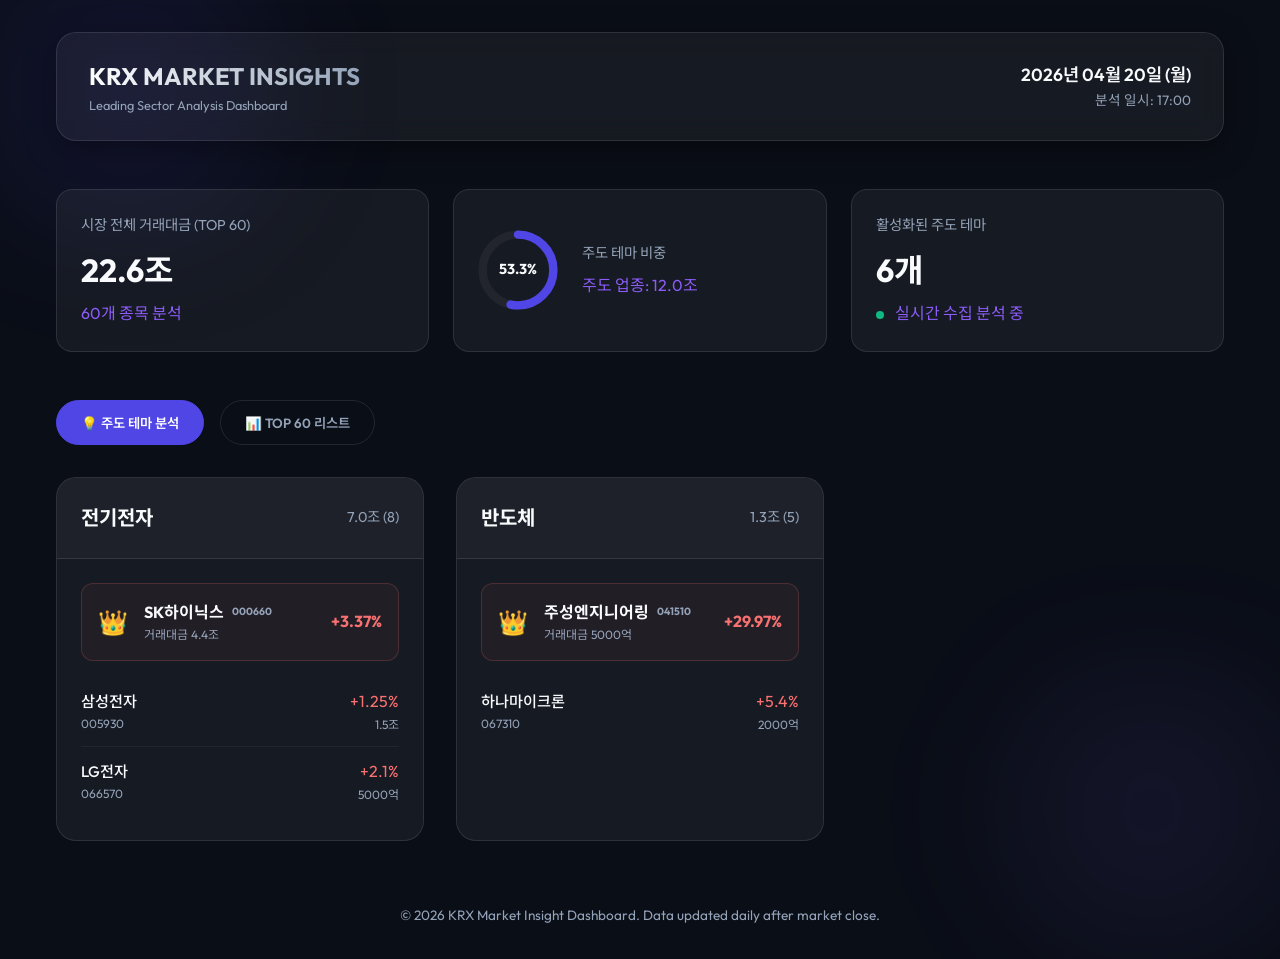
==== index.html @ 24a13c5d "Add files via upload" ====
<!DOCTYPE html>
<html lang="ko">
<head>
    <meta charset="UTF-8">
    <meta name="viewport" content="width=device-width, initial-scale=1.0">
    <title>주도 업종 분석 대시보드 | KRX Market Insights</title>
    <meta name="description" content="대한민국 주식시장 거래대금 상위 60개 종목을 분석하여 오늘의 주도 업종과 대장주를 한눈에 확인하세요.">
    
    <!-- Open Graph -->
    <meta property="og:title" content="KRX 주도 업종 분석 대시보드">
    <meta property="og:description" content="실시간 거래대금 기반 테마 및 대장주 분석 서비스">
    
    <link rel="stylesheet" href="style.css">
</head>
<body>
    <div class="container">
        <!-- Header Section -->
        <header class="fade-in">
            <div class="title">
                <h1>KRX MARKET INSIGHTS</h1>
                <p style="font-size: 0.8rem; color: var(--text-dim);">Leading Sector Analysis Dashboard</p>
            </div>
            <div class="date-info" id="header-date">
                <div class="date">-</div>
                <div class="time">-</div>
            </div>
        </header>

        <!-- Summary Section -->
        <section class="summary-grid fade-in" style="animation-delay: 0.1s;">
            <div class="summary-card">
                <div class="label">시장 전체 거래대금 (TOP 60)</div>
                <div class="value" id="total-amount">-</div>
                <div class="sub-value" id="top60-count">60개 종목 분석</div>
            </div>
            <div class="summary-card ratio-card">
                <div class="ratio-gauge">
                    <svg viewBox="0 0 36 36" class="circular-chart primary">
                        <path class="circle-bg" d="M18 2.0845 a 15.9155 15.9155 0 0 1 0 31.831 a 15.9155 15.9155 0 0 1 0 -31.831" />
                        <path class="circle" id="ratio-circle" stroke-dasharray="0, 100" d="M18 2.0845 a 15.9155 15.9155 0 0 1 0 31.831 a 15.9155 15.9155 0 0 1 0 -31.831" />
                    </svg>
                    <div class="percentage" id="theme-ratio">0%</div>
                </div>
                <div class="ratio-info">
                    <div class="label">주도 테마 비중</div>
                    <div class="sub-value" id="theme-amount">-</div>
                </div>
            </div>
            <div class="summary-card">
                <div class="label">활성화된 주도 테마</div>
                <div class="value" id="theme-count">-</div>
                <div class="sub-value">
                    <span class="pulse-icon"></span>
                    실시간 수집 분석 중
                </div>
            </div>
        </section>

        <!-- Main Content -->
        <main>
            <div class="tab-container fade-in" style="animation-delay: 0.2s;">
                <div class="tab-buttons">
                    <button class="tab-btn active" data-tab="themes">💡 주도 테마 분석</button>
                    <button class="tab-btn" data-tab="top60">📊 TOP 60 리스트</button>
                </div>

                <!-- Themes View -->
                <div id="themes-view" class="tab-content">
                    <div class="theme-grid" id="theme-container">
                        <!-- Theme Cards will be injected here -->
                    </div>
                </div>

                <!-- TOP 60 View -->
                <div id="top60-view" class="tab-content" style="display: none;">
                    <div class="data-table-container">
                        <table class="data-table">
                            <thead>
                                <tr>
                                    <th>순위</th>
                                    <th>종목명</th>
                                    <th>업종</th>
                                    <th>현재가</th>
                                    <th>등락률</th>
                                    <th>거래대금</th>
                                </tr>
                            </thead>
                            <tbody id="top60-body">
                                <!-- Table rows will be injected here -->
                            </tbody>
                        </table>
                    </div>
                </div>
            </div>
        </main>

        <footer style="margin-top: 4rem; text-align: center; color: var(--text-dim); font-size: 0.85rem;">
            <p>© 2026 KRX Market Insight Dashboard. Data updated daily after market close.</p>
        </footer>
    </div>

    <script src="app.js"></script>
</body>
</html>
---- style.css ----
@import url('https://fonts.googleapis.com/css2?family=Outfit:wght@300;400;600;700&family=Noto+Sans+KR:wght@300;400;500;700&display=swap');

:root {
    --bg-color: #0a0e17;
    --card-bg: rgba(255, 255, 255, 0.05);
    --card-border: rgba(255, 255, 255, 0.1);
    --primary: #4f46e5;
    --accent: #8b5cf6;
    --up-color: #f87171; /* KR Red */
    --down-color: #60a5fa; /* KR Blue */
    --text-main: #f8fafc;
    --text-dim: #94a3b8;
    --glass-blur: blur(12px);
}

* {
    margin: 0;
    padding: 0;
    box-sizing: border-box;
}

body {
    background-color: var(--bg-color);
    color: var(--text-main);
    font-family: 'Outfit', 'Noto Sans KR', sans-serif;
    line-height: 1.6;
    overflow-x: hidden;
}

/* Background Gradients */
body::before {
    content: '';
    position: fixed;
    top: -10%;
    left: -10%;
    width: 40%;
    height: 40%;
    background: radial-gradient(circle, rgba(79, 70, 229, 0.15) 0%, transparent 70%);
    z-index: -1;
    filter: blur(50px);
}

body::after {
    content: '';
    position: fixed;
    bottom: -10%;
    right: -10%;
    width: 40%;
    height: 40%;
    background: radial-gradient(circle, rgba(139, 92, 246, 0.1) 0%, transparent 70%);
    z-index: -1;
    filter: blur(50px);
}

.container {
    max-width: 1200px;
    margin: 0 auto;
    padding: 2rem 1rem;
}

/* Header Section */
header {
    display: flex;
    justify-content: space-between;
    align-items: center;
    margin-bottom: 3rem;
    background: var(--card-bg);
    backdrop-filter: var(--glass-blur);
    padding: 1.5rem 2rem;
    border-radius: 20px;
    border: 1px solid var(--card-border);
    box-shadow: 0 8px 32px 0 rgba(0, 0, 0, 0.37);
}

.title h1 {
    font-size: 1.5rem;
    font-weight: 700;
    background: linear-gradient(to right, #fff, var(--text-dim));
    -webkit-background-clip: text;
    -webkit-text-fill-color: transparent;
}

.date-info {
    text-align: right;
}

.date-info .date {
    font-size: 1.1rem;
    font-weight: 600;
    color: var(--text-main);
}

.date-info .time {
    font-size: 0.85rem;
    color: var(--text-dim);
}

/* Summary Cards */
.summary-grid {
    display: grid;
    grid-template-columns: repeat(auto-fit, minmax(250px, 1fr));
    gap: 1.5rem;
    margin-bottom: 3rem;
}

.summary-card {
    background: var(--card-bg);
    backdrop-filter: var(--glass-blur);
    padding: 1.5rem;
    border-radius: 16px;
    border: 1px solid var(--card-border);
    transition: transform 0.3s ease, border-color 0.3s ease;
}

.summary-card:hover {
    transform: translateY(-5px);
    border-color: var(--primary);
}

.summary-card .label {
    font-size: 0.9rem;
    color: var(--text-dim);
    margin-bottom: 0.5rem;
}

.summary-card .value {
    font-size: 2rem;
    font-weight: 700;
    color: var(--text-main);
}

.summary-card .sub-value {
    font-size: 1rem;
    color: var(--accent);
    margin-top: 5px;
}

.summary-card.ratio-card {
    display: flex;
    align-items: center;
    gap: 1.5rem;
}

.ratio-gauge {
    position: relative;
    width: 80px;
    height: 80px;
}

.circular-chart {
    display: block;
    width: 100%;
    height: 100%;
}

.circle-bg {
    fill: none;
    stroke: rgba(255, 255, 255, 0.05);
    stroke-width: 3.8;
}

.circle {
    fill: none;
    stroke-width: 3.8;
    stroke-linecap: round;
    stroke: var(--primary);
    transition: stroke-dasharray 1s ease-in-out;
}

.percentage {
    position: absolute;
    top: 50%;
    left: 50%;
    transform: translate(-50%, -50%);
    font-size: 0.9rem;
    font-weight: 700;
}

.pulse-icon {
    display: inline-block;
    width: 8px;
    height: 8px;
    background: #10b981;
    border-radius: 50%;
    margin-right: 8px;
    box-shadow: 0 0 0 rgba(16, 185, 129, 0.4);
    animation: pulse 2s infinite;
}

@keyframes pulse {
    0% { transform: scale(0.95); box-shadow: 0 0 0 0 rgba(16, 185, 129, 0.7); }
    70% { transform: scale(1); box-shadow: 0 0 0 10px rgba(16, 185, 129, 0); }
    100% { transform: scale(0.95); box-shadow: 0 0 0 0 rgba(16, 185, 129, 0); }
}

/* Tab Sections */
.tab-container {
    margin-bottom: 2rem;
}

.tab-buttons {
    display: flex;
    gap: 1rem;
    margin-bottom: 2rem;
}

.tab-btn {
    background: transparent;
    border: 1px solid var(--card-border);
    color: var(--text-dim);
    padding: 0.75rem 1.5rem;
    border-radius: 30px;
    cursor: pointer;
    font-family: inherit;
    font-weight: 600;
    transition: 0.3s;
}

.tab-btn.active {
    background: var(--primary);
    border-color: var(--primary);
    color: white;
}

/* Theme Cards Grid */
.theme-grid {
    display: grid;
    grid-template-columns: repeat(auto-fill, minmax(360px, 1fr));
    gap: 2rem;
}

.theme-card {
    background: var(--card-bg);
    border-radius: 20px;
    border: 1px solid var(--card-border);
    overflow: hidden;
    transition: 0.3s;
}

.theme-card:hover {
    box-shadow: 0 10px 30px rgba(79, 70, 229, 0.1);
}

.theme-header {
    background: rgba(255, 255, 255, 0.03);
    padding: 1.5rem;
    display: flex;
    justify-content: space-between;
    align-items: center;
    border-bottom: 1px solid var(--card-border);
}

.theme-name {
    font-size: 1.25rem;
    font-weight: 700;
}

.theme-amount {
    font-size: 0.9rem;
    color: var(--text-dim);
}

.theme-content {
    padding: 1.5rem;
}

/* Champion Stock */
.champion {
    display: flex;
    align-items: center;
    padding: 1rem;
    background: rgba(248, 113, 113, 0.05);
    border: 1px solid rgba(248, 113, 113, 0.2);
    border-radius: 12px;
    margin-bottom: 1rem;
}

.champ-icon {
    font-size: 1.5rem;
    margin-right: 1rem;
}

.champ-info {
    flex-grow: 1;
}

.champ-name {
    font-weight: 700;
    display: flex;
    align-items: center;
    gap: 8px;
}

.champ-change {
    font-weight: 700;
    color: var(--up-color);
}

/* Stock List */
.stock-list {
    list-style: none;
}

.stock-item {
    display: flex;
    justify-content: space-between;
    align-items: center;
    padding: 0.75rem 0;
    border-bottom: 1px solid rgba(255, 255, 255, 0.05);
}

.stock-item:last-child {
    border-bottom: none;
}

.stock-name-grp {
    display: flex;
    flex-direction: column;
}

.stock-name {
    font-size: 0.95rem;
    font-weight: 500;
}

.stock-ticker {
    font-size: 0.75rem;
    color: var(--text-dim);
}

.stock-values {
    text-align: right;
}

.change-up { color: var(--up-color); }
.change-down { color: var(--down-color); }

/* Top 60 Table */
.data-table-container {
    background: var(--card-bg);
    border-radius: 20px;
    border: 1px solid var(--card-border);
    overflow: hidden;
}

.data-table {
    width: 100%;
    border-collapse: collapse;
}

.data-table th {
    background: rgba(255, 255, 255, 0.03);
    padding: 1rem;
    text-align: left;
    font-size: 0.85rem;
    color: var(--text-dim);
    text-transform: uppercase;
    letter-spacing: 1px;
}

.data-table td {
    padding: 1rem;
    border-bottom: 1px solid var(--card-border);
    font-size: 0.95rem;
}

.data-table tr:hover {
    background: rgba(255, 255, 255, 0.02);
}

/* Animations */
@keyframes fadeIn {
    from { opacity: 0; transform: translateY(20px); }
    to { opacity: 1; transform: translateY(0); }
}

.fade-in {
    animation: fadeIn 0.6s ease-out forwards;
}

/* Mobile Responsive */
@media (max-width: 768px) {
    header {
        flex-direction: column;
        text-align: center;
        gap: 1rem;
    }
    .date-info {
        text-align: center;
    }
    .theme-grid {
        grid-template-columns: 1fr;
    }
}
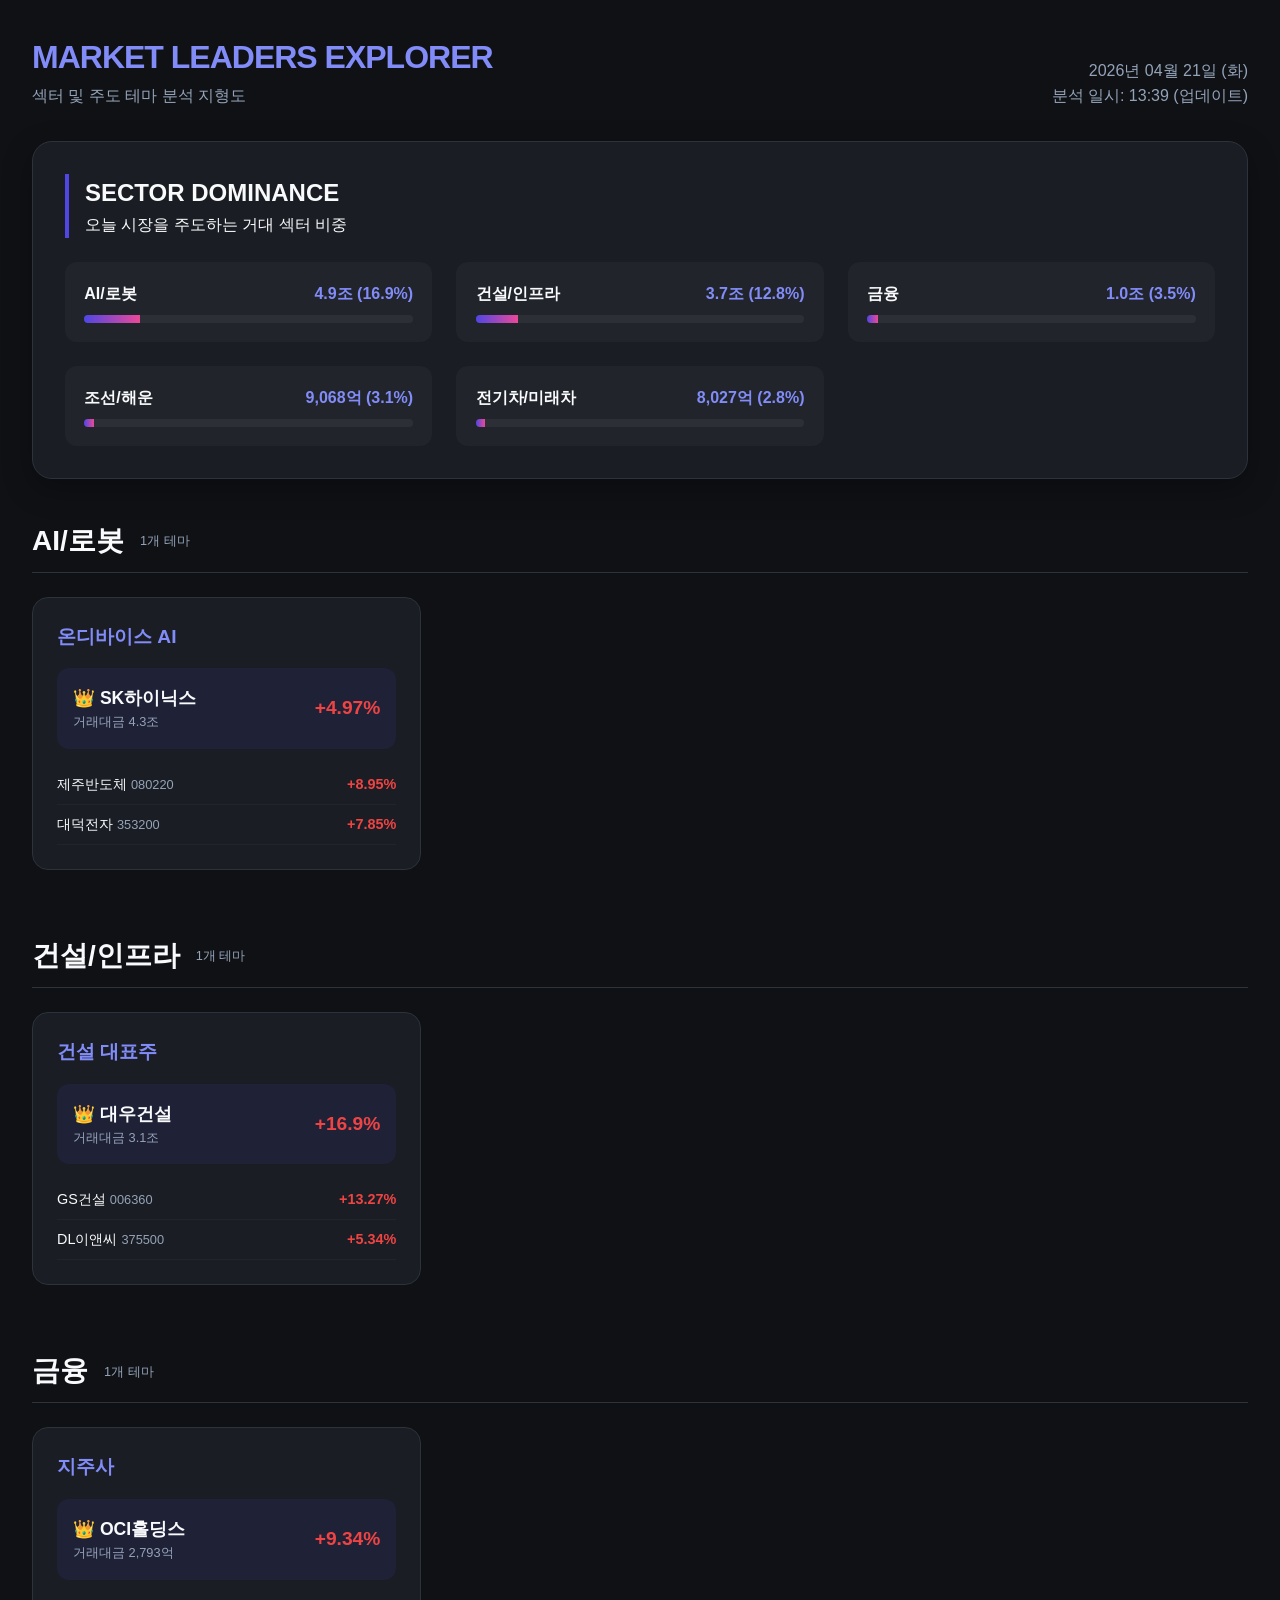
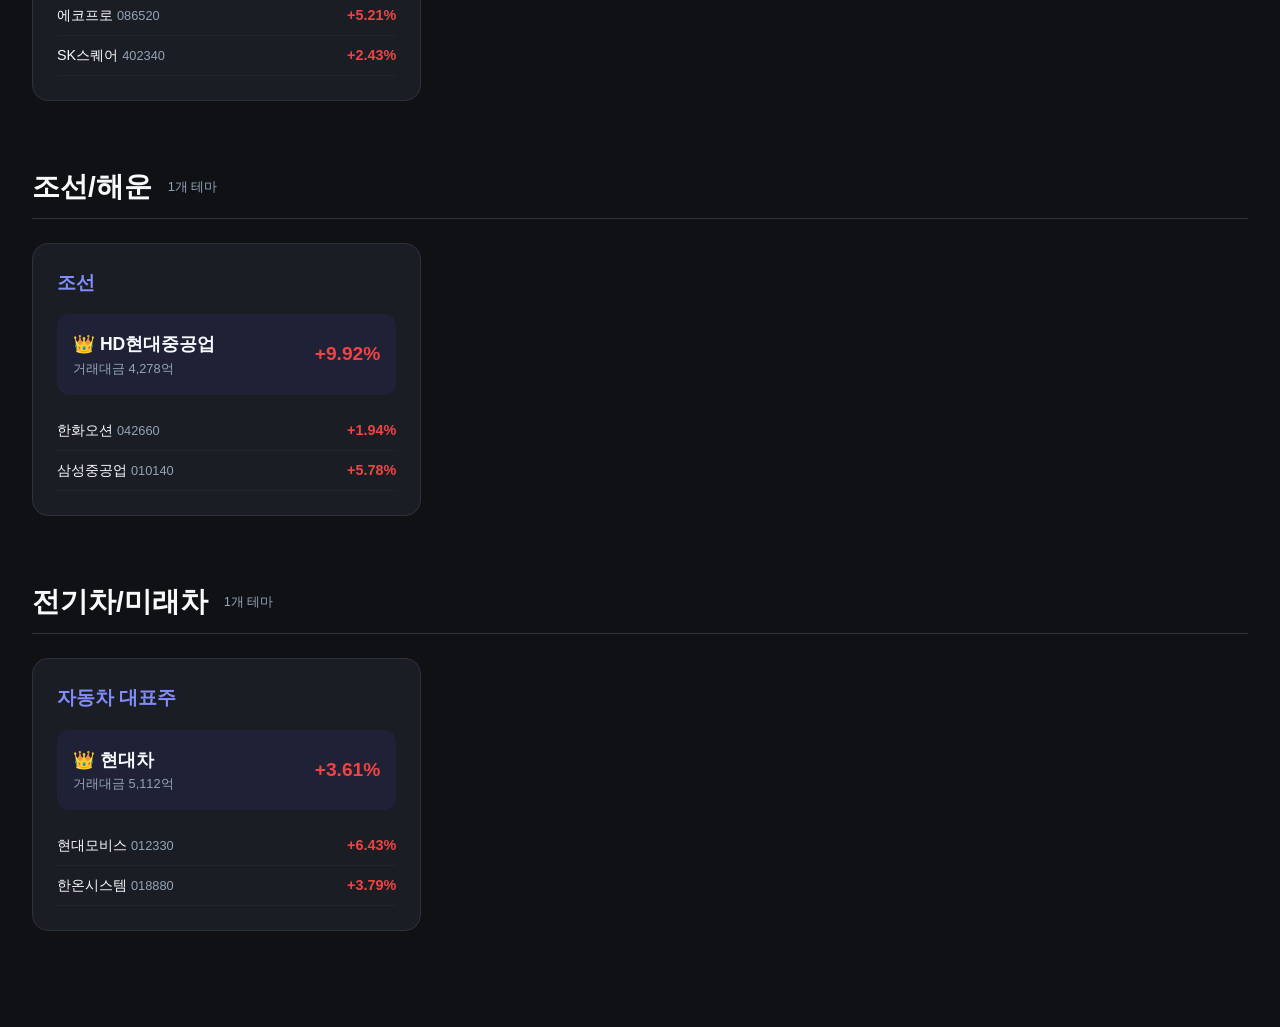
==== commit 22c17e83: "Upgrade to sector-based dashboard" ====
--- a/index.html
+++ b/index.html
@@ -10,7 +10,11 @@
     <meta property="og:title" content="KRX 주도 업종 분석 대시보드">
     <meta property="og:description" content="실시간 거래대금 기반 테마 및 대장주 분석 서비스">
     
-    <link rel="stylesheet" href="style.css">
+    <!-- 최신 대시보드로 자동 이동 -->
+    <meta http-equiv="refresh" content="0; url=주도테마_지형도.html">
+    <script>window.location.href = "주도테마_지형도.html";</script>
+
+    <link rel="stylesheet" href="style.css?v=2.0">
 </head>
 <body>
     <div class="container">
@@ -42,17 +46,25 @@
                     <div class="percentage" id="theme-ratio">0%</div>
                 </div>
                 <div class="ratio-info">
-                    <div class="label">주도 테마 비중</div>
+                    <div class="label">주도 섹터/테마 비중</div>
                     <div class="sub-value" id="theme-amount">-</div>
                 </div>
             </div>
             <div class="summary-card">
-                <div class="label">활성화된 주도 테마</div>
+                <div class="label">활성화된 주도 섹터/테마</div>
                 <div class="value" id="theme-count">-</div>
-                <div class="sub-value">
-                    <span class="pulse-icon"></span>
-                    실시간 수집 분석 중
-                </div>
+                <div class="sub-value" id="sector-count-label">분석 완료</div>
+            </div>
+        </section>
+
+        <!-- Sector Overview Section [NEW] -->
+        <section class="sector-board fade-in" style="animation-delay: 0.15s;">
+            <div class="section-title">
+                <h2>MARKET SECTOR RANKING</h2>
+                <p>섹터별 시장 점유율 및 거래대금 요약</p>
+            </div>
+            <div id="sector-container" class="sector-grid">
+                <!-- Sector bars will be injected here -->
             </div>
         </section>
 
@@ -66,8 +78,8 @@
 
                 <!-- Themes View -->
                 <div id="themes-view" class="tab-content">
-                    <div class="theme-grid" id="theme-container">
-                        <!-- Theme Cards will be injected here -->
+                    <div id="theme-container">
+                        <!-- Sector groups containing Theme Cards will be injected here -->
                     </div>
                 </div>
 
@@ -99,6 +111,6 @@
         </footer>
     </div>
 
-    <script src="app.js"></script>
+    <script src="app.js?v=2.0"></script>
 </body>
 </html>
--- a/style.css
+++ b/style.css
@@ -223,10 +223,190 @@
 }
 
 /* Theme Cards Grid */
+/* --- Sector Board [NEW] --- */
+.sector-board {
+    background: var(--card-bg);
+    border: 1px solid var(--border);
+    border-radius: 16px;
+    padding: 1.5rem;
+    margin-bottom: 2rem;
+}
+
+.section-title {
+    margin-bottom: 1.5rem;
+}
+
+.section-title h2 {
+    font-size: 1.2rem;
+    letter-spacing: 2px;
+    color: var(--primary);
+    margin-bottom: 0.25rem;
+}
+
+.section-title p {
+    font-size: 0.85rem;
+    color: var(--text-dim);
+}
+
+.sector-grid {
+    display: grid;
+    grid-template-columns: repeat(auto-fill, minmax(280px, 1fr));
+    gap: 1rem;
+}
+
+.sector-item-card {
+    background: rgba(255, 255, 255, 0.03);
+    border-radius: 12px;
+    padding: 1rem;
+    display: flex;
+    flex-direction: column;
+    gap: 0.75rem;
+    transition: transform 0.2s;
+}
+
+.sector-item-card:hover {
+    transform: translateY(-2px);
+    background: rgba(255, 255, 255, 0.05);
+}
+
+.sector-info-top {
+    display: flex;
+    justify-content: space-between;
+    align-items: center;
+}
+
+.sector-name-label {
+    font-weight: 700;
+    font-size: 1rem;
+    color: var(--text-main);
+}
+
+.sector-value-label {
+    font-size: 0.9rem;
+    font-weight: 600;
+    color: var(--primary-light);
+}
+
+.sector-progress-bg {
+    width: 100%;
+    height: 6px;
+    background: rgba(255, 255, 255, 0.05);
+    border-radius: 3px;
+    overflow: hidden;
+}
+
+.sector-progress-fill {
+    height: 100%;
+    background: linear-gradient(90deg, var(--primary), var(--secondary));
+    border-radius: 3px;
+    transition: width 1s ease-out;
+}
+
+/* --- Sector Grouping in Themes View --- */
+.sector-group-container {
+    margin-bottom: 3rem;
+}
+
+.sector-group-header {
+    display: flex;
+    align-items: center;
+    gap: 1rem;
+    margin-bottom: 1.5rem;
+    padding-bottom: 0.5rem;
+    border-bottom: 2px solid rgba(255, 255, 255, 0.05);
+}
+
+.sector-group-header h3 {
+    font-size: 1.4rem;
+    color: var(--text-main);
+    display: flex;
+    align-items: center;
+    gap: 0.5rem;
+}
+
+.sector-group-header h3::before {
+    content: '';
+    display: inline-block;
+    width: 4px;
+    height: 1.2rem;
+    background: var(--primary);
+    border-radius: 2px;
+}
+
+.sector-group-badge {
+    background: var(--primary-dark);
+    color: var(--primary-light);
+    font-size: 0.75rem;
+    padding: 2px 8px;
+    border-radius: 20px;
+    font-weight: 600;
+}
+
 .theme-grid {
     display: grid;
-    grid-template-columns: repeat(auto-fill, minmax(360px, 1fr));
-    gap: 2rem;
+    grid-template-columns: repeat(auto-fill, minmax(340px, 1fr));
+    gap: 1.5rem;
+}
+
+@media (max-width: 768px) {
+    .sector-grid {
+        grid-template-columns: 1fr;
+    }
+    .theme-grid {
+        grid-template-columns: 1fr;
+    }
+}
+
+/* 모바일 (화면 너비 768px 이하): 1열 */
+@media (max-width: 768px) {
+    .container {
+        padding: 16px;
+    }
+
+    header {
+        flex-direction: column;
+        align-items: flex-start;
+        gap: 16px;
+    }
+
+    .header-left h1 {
+        font-size: 1.5rem;
+    }
+
+    .theme-grid {
+        grid-template-columns: 1fr; /* 세로로 한 줄씩 */
+        gap: 16px;
+    }
+
+    .theme-card {
+        padding: 20px;
+    }
+
+    .theme-header h2 {
+        font-size: 1.25rem;
+    }
+
+    .stock-item {
+        padding: 14px;
+    }
+
+    /* 상단 요약 바 모바일 최적화 */
+    .summary-bar {
+        grid-template-columns: repeat(2, 1fr);
+        gap: 12px;
+    }
+}
+
+/* 아주 작은 모바일 (480px 이하) */
+@media (max-width: 480px) {
+    .summary-bar {
+        grid-template-columns: 1fr;
+    }
+    
+    .nav-tabs {
+        width: 100%;
+        justify-content: space-between;
+    }
 }
 
 .theme-card {
@@ -246,18 +426,39 @@
     padding: 1.5rem;
     display: flex;
     justify-content: space-between;
-    align-items: center;
+    align-items: flex-start;
     border-bottom: 1px solid var(--card-border);
+}
+
+.theme-title-grp {
+    display: flex;
+    flex-direction: column;
+    gap: 8px;
 }
 
 .theme-name {
     font-size: 1.25rem;
     font-weight: 700;
-}
-
-.theme-amount {
-    font-size: 0.9rem;
-    color: var(--text-dim);
+    color: var(--text-main);
+}
+
+.theme-stats {
+    display: flex;
+    gap: 12px;
+    font-size: 0.8rem;
+    color: var(--text-dim);
+}
+
+.stat-item strong {
+    color: var(--accent);
+}
+
+.theme-count {
+    font-size: 0.85rem;
+    color: var(--text-dim);
+    background: rgba(255, 255, 255, 0.05);
+    padding: 4px 10px;
+    border-radius: 20px;
 }
 
 .theme-content {
@@ -340,12 +541,38 @@
     background: var(--card-bg);
     border-radius: 20px;
     border: 1px solid var(--card-border);
-    overflow: hidden;
+    overflow-x: auto;
+    -webkit-overflow-scrolling: touch;
+    margin-bottom: 2rem;
 }
 
 .data-table {
     width: 100%;
+    min-width: 700px; /* PC에서는 넉넉하게 */
     border-collapse: collapse;
+}
+
+/* 모바일/태블릿 대응 (768px 이하에서 발동) */
+@media (max-width: 768px) {
+    .data-table {
+        min-width: 100% !important; /* 모바일에서 표가 억지로 늘어나지 않게 함 */
+    }
+    
+    /* 순위(1번)와 업종(3번) 열을 강제로 숨김 */
+    .data-table th:nth-child(1), .data-table td:nth-child(1),
+    .data-table th:nth-child(3), .data-table td:nth-child(3) {
+        display: none !important;
+    }
+    
+    /* 남은 열(종목명, 현재가, 등락률, 거래대금) 간격 최적화 */
+    .data-table th, .data-table td {
+        padding: 12px 6px !important;
+        font-size: 0.8rem !important;
+    }
+    
+    .mobile-hide-detail {
+        display: none !important;
+    }
 }
 
 .data-table th {
@@ -391,4 +618,7 @@
     .theme-grid {
         grid-template-columns: 1fr;
     }
-}
+    .tab-buttons {
+        justify-content: center;
+    }
+}
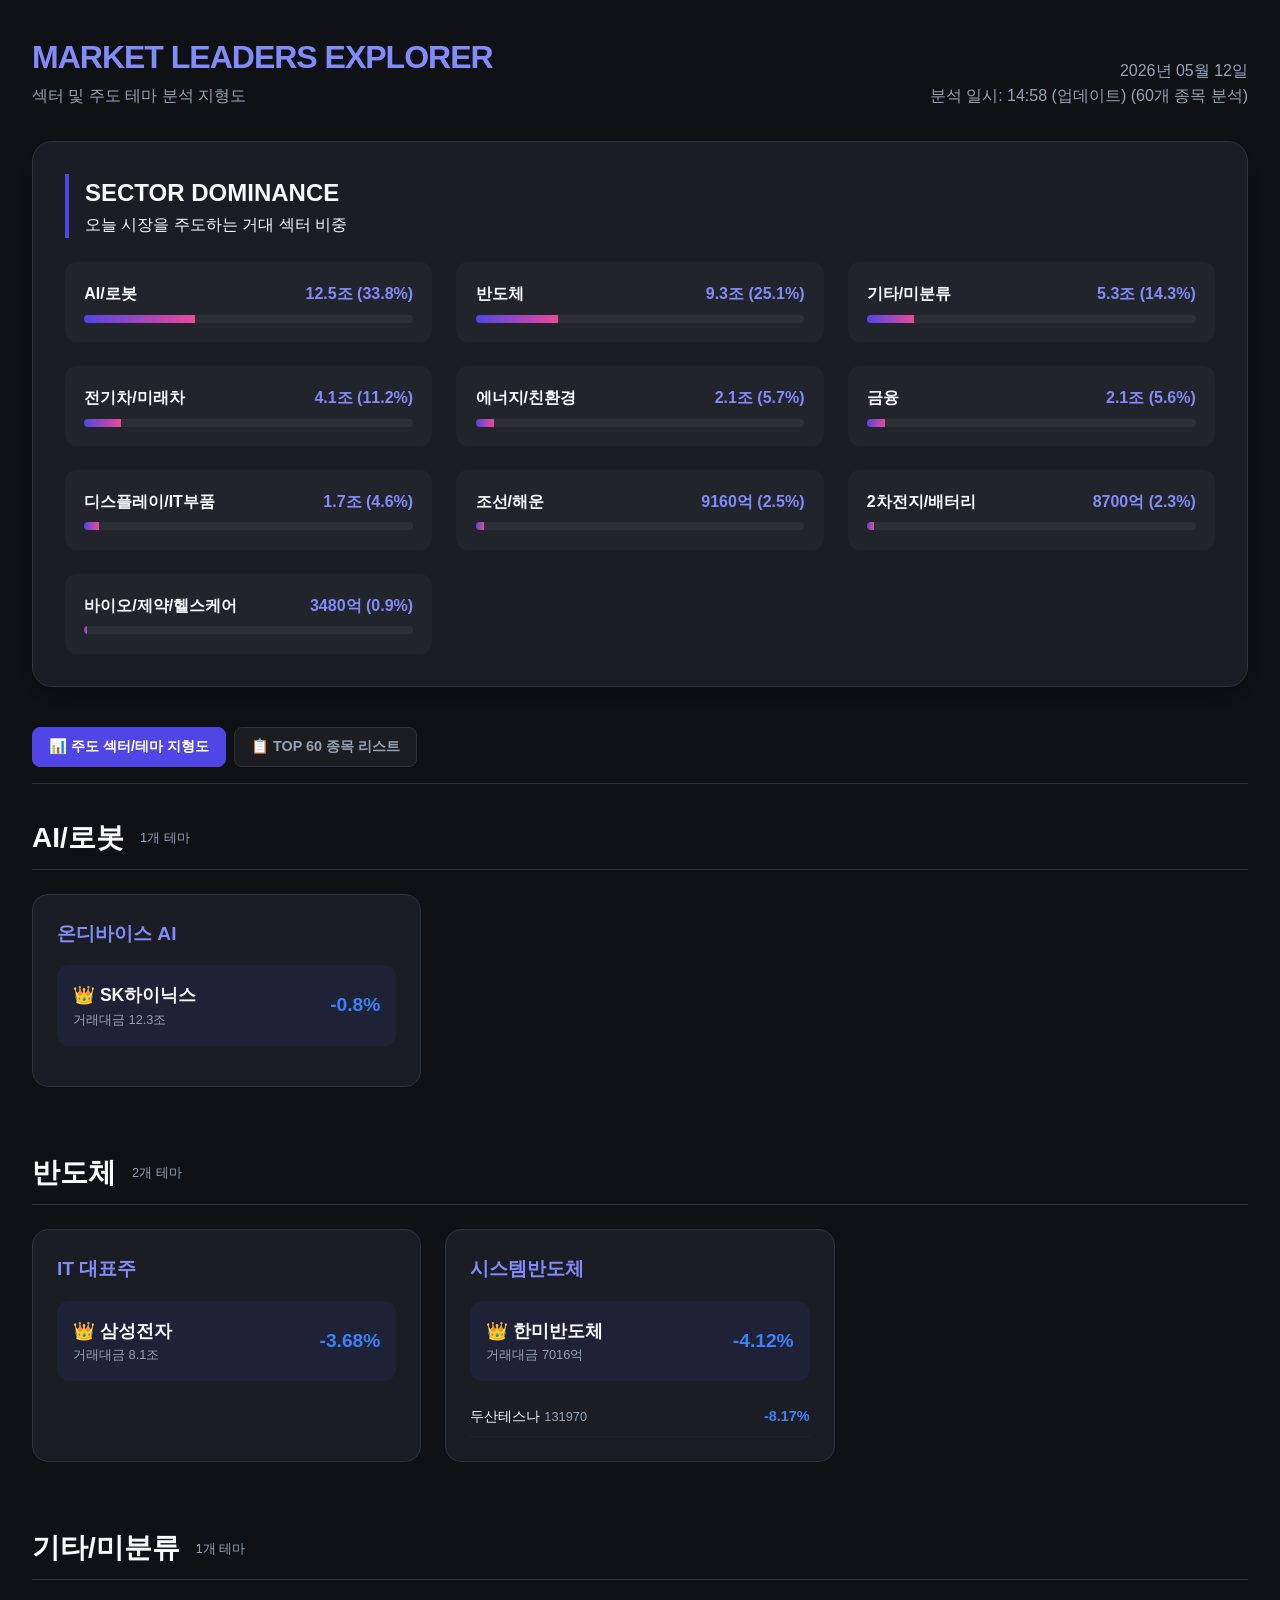
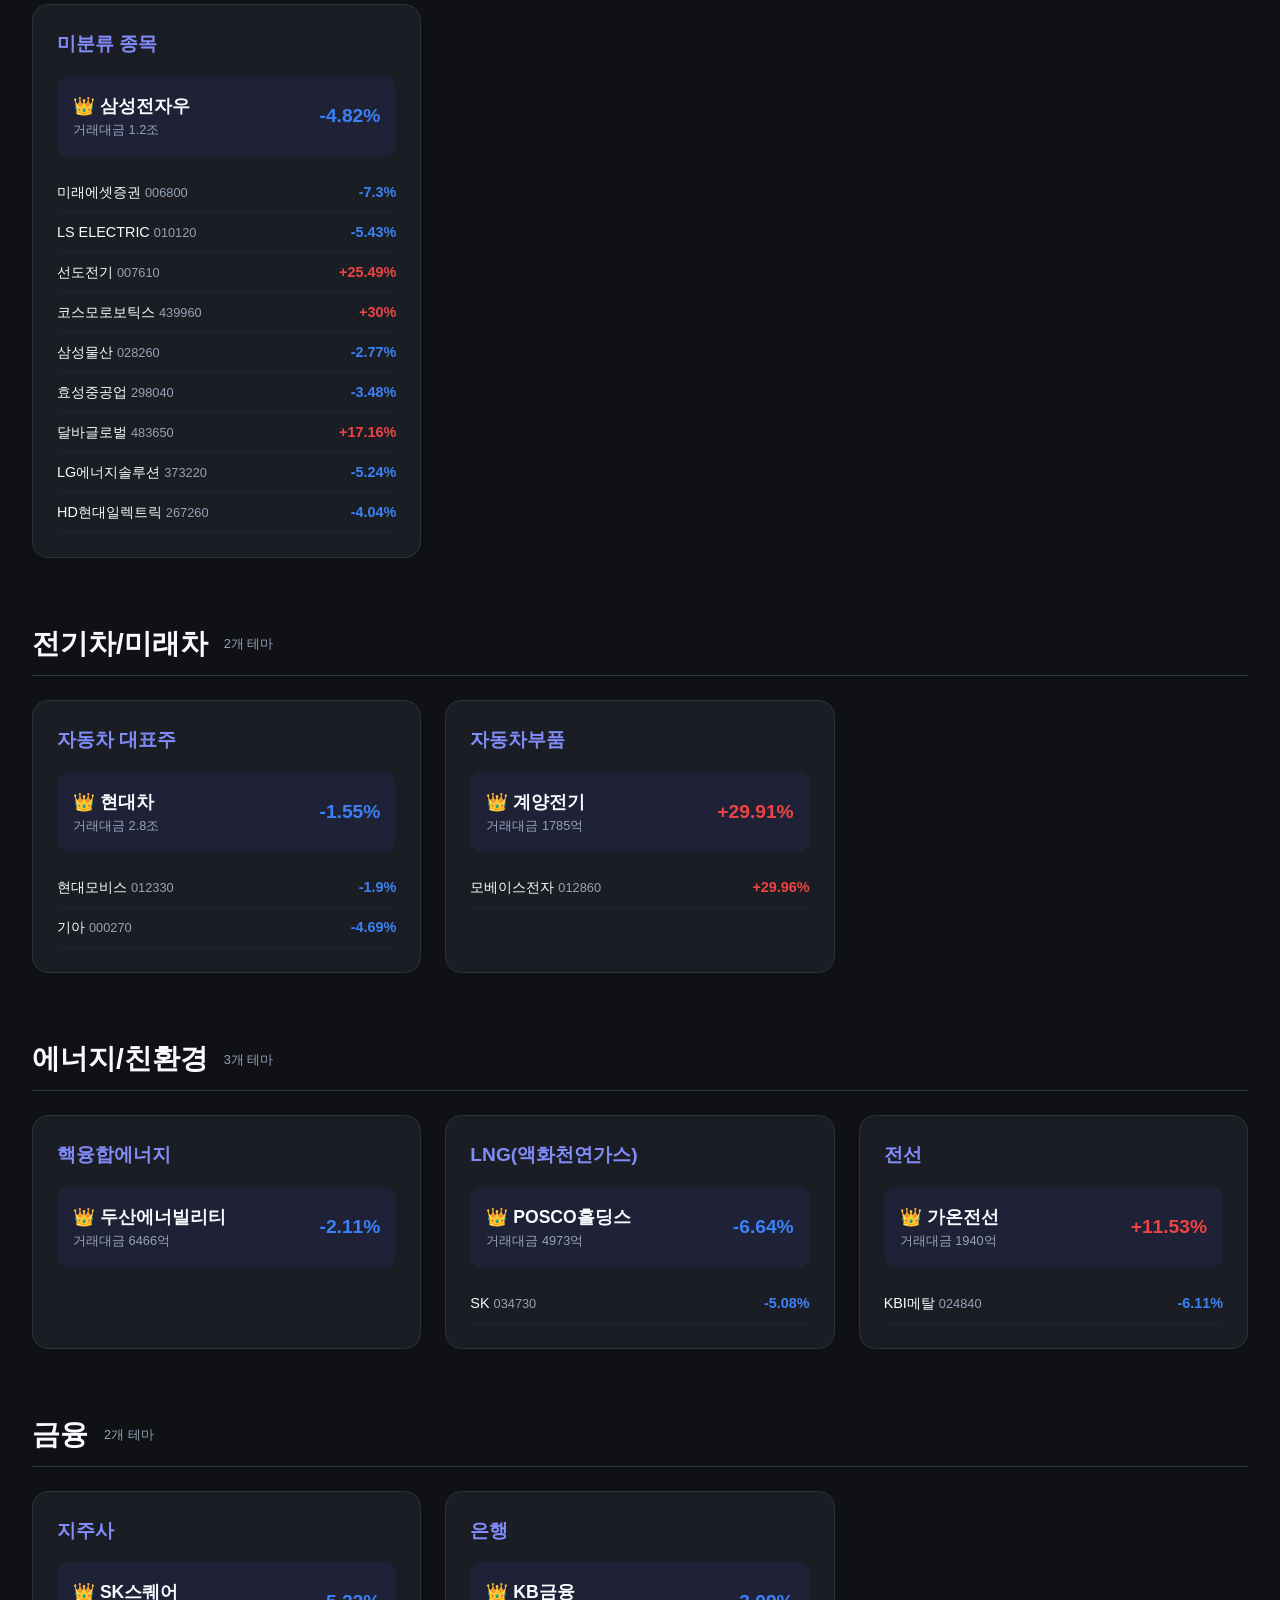
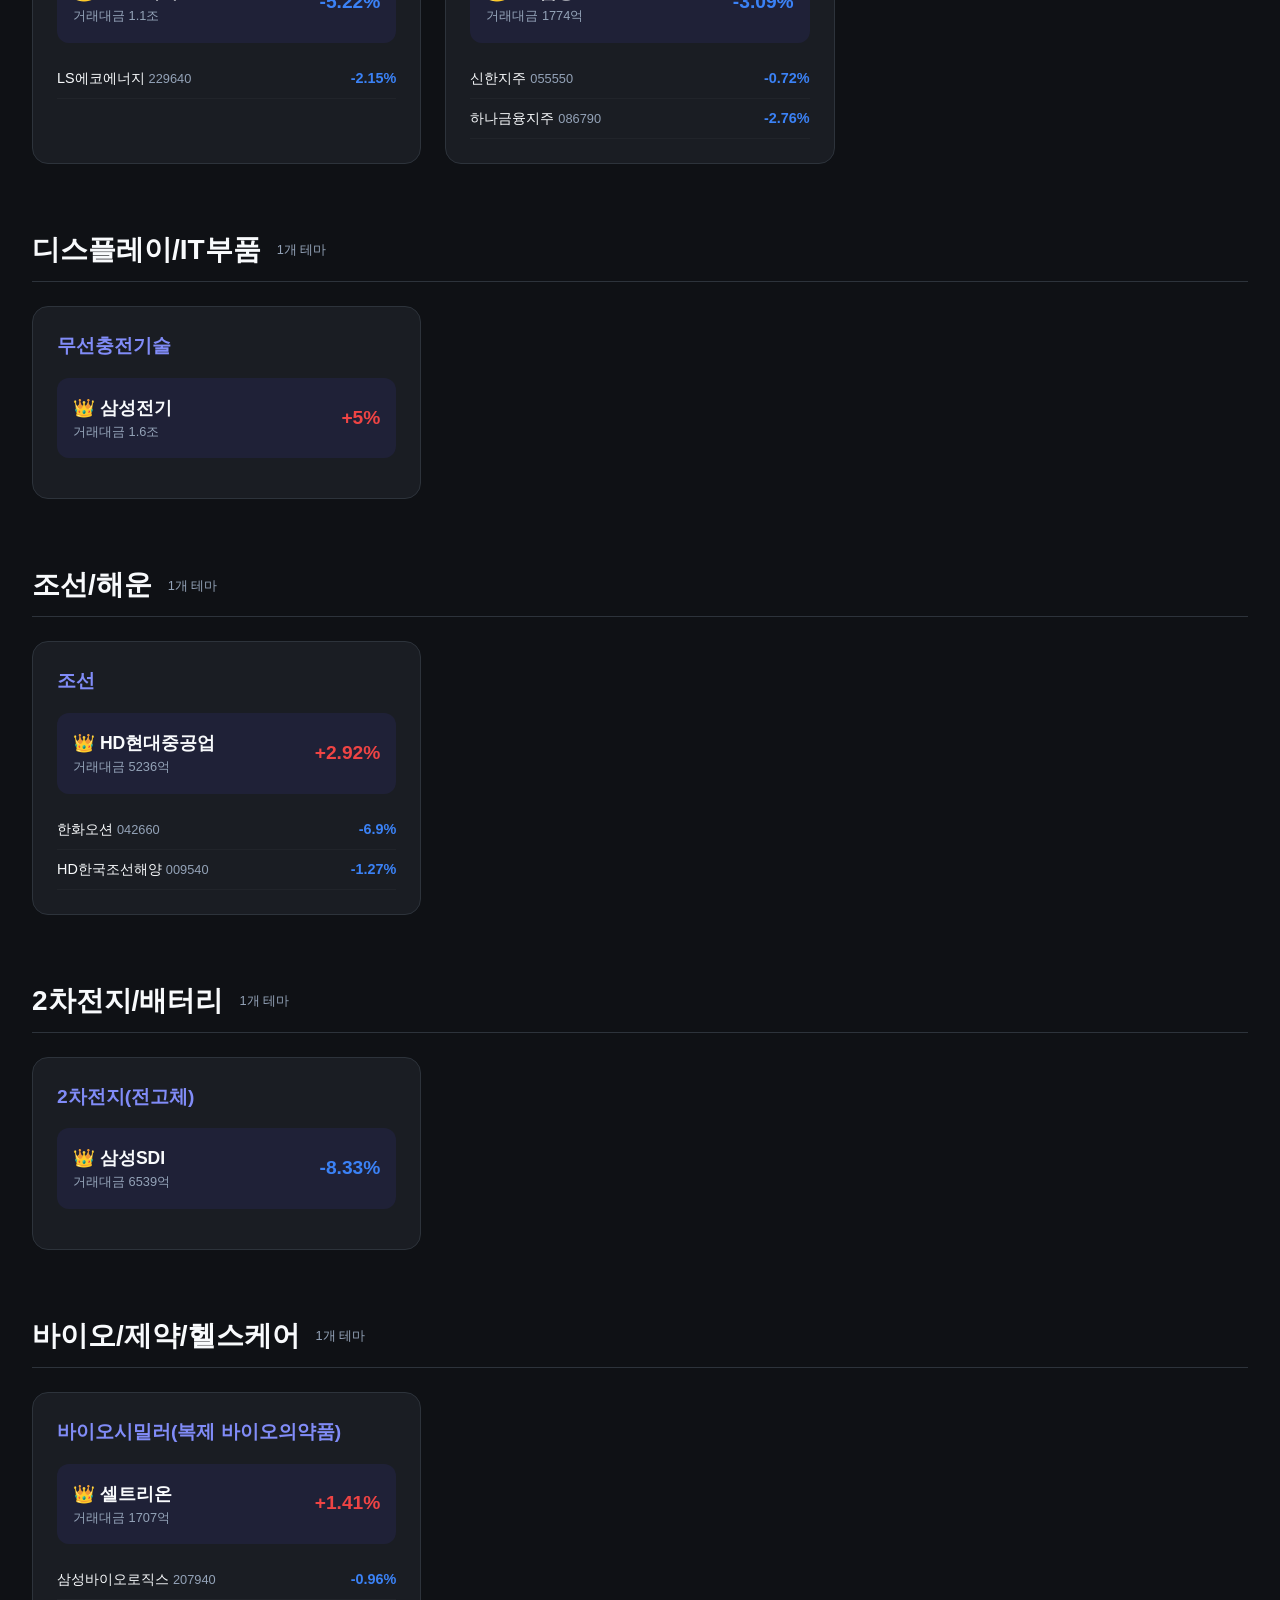
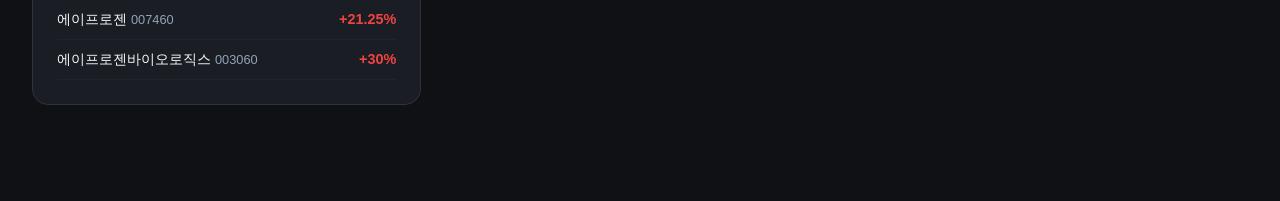
==== commit 7290c964: "deploy: update market data and theme classification" ====
--- a/index.html
+++ b/index.html
@@ -3,114 +3,242 @@
 <head>
     <meta charset="UTF-8">
     <meta name="viewport" content="width=device-width, initial-scale=1.0">
-    <title>주도 업종 분석 대시보드 | KRX Market Insights</title>
-    <meta name="description" content="대한민국 주식시장 거래대금 상위 60개 종목을 분석하여 오늘의 주도 업종과 대장주를 한눈에 확인하세요.">
-    
-    <!-- Open Graph -->
-    <meta property="og:title" content="KRX 주도 업종 분석 대시보드">
-    <meta property="og:description" content="실시간 거래대금 기반 테마 및 대장주 분석 서비스">
-    
-    <!-- 최신 대시보드로 자동 이동 -->
-    <meta http-equiv="refresh" content="0; url=주도테마_지형도.html">
-    <script>window.location.href = "주도테마_지형도.html";</script>
-
-    <link rel="stylesheet" href="style.css?v=2.0">
+    <title>주도 섹터/테마 분석 지형도</title>
+    <style>
+        :root {
+            --bg: #0f1115;
+            --card-bg: #1a1d23;
+            --primary: #4f46e5;
+            --primary-light: #818cf8;
+            --secondary: #ec4899;
+            --text-main: #f8fafc;
+            --text-dim: #94a3b8;
+            --border: #2d333b;
+            --up: #ef4444;
+            --down: #3b82f6;
+        }
+
+        * { margin: 0; padding: 0; box-sizing: border-box; font-family: 'Pretendard', -apple-system, sans-serif; }
+        body { background: var(--bg); color: var(--text-main); line-height: 1.6; padding: 2rem; }
+        .container { max-width: 1400px; margin: 0 auto; }
+
+        header { margin-bottom: 2rem; display: flex; justify-content: space-between; align-items: flex-end; }
+        h1 { font-size: 2rem; letter-spacing: -1px; color: var(--primary-light); }
+        .date-info { text-align: right; color: var(--text-dim); }
+
+        /* Sector Board */
+        .sector-board {
+            background: var(--card-bg);
+            border: 1px solid var(--border);
+            border-radius: 20px;
+            padding: 2rem;
+            margin-bottom: 2.5rem;
+            box-shadow: 0 10px 30px rgba(0,0,0,0.3);
+        }
+        .sector-title { margin-bottom: 1.5rem; border-left: 4px solid var(--primary); padding-left: 1rem; }
+        .sector-grid { display: grid; grid-template-columns: repeat(auto-fill, minmax(300px, 1fr)); gap: 1.5rem; }
+        .sector-card {
+            background: rgba(255,255,255,0.03);
+            padding: 1.2rem;
+            border-radius: 12px;
+        }
+        .sec-top { display: flex; justify-content: space-between; margin-bottom: 0.5rem; font-weight: bold; }
+        .progress-bg { height: 8px; background: rgba(255,255,255,0.05); border-radius: 4px; overflow: hidden; }
+        .progress-fill { height: 100%; background: linear-gradient(90deg, var(--primary), var(--secondary)); transition: width 1s; }
+
+        /* Theme Groups */
+        .sector-group { margin-bottom: 4rem; }
+        .group-header { font-size: 1.5rem; margin-bottom: 1.5rem; padding-bottom: 0.5rem; border-bottom: 1px solid var(--border); display: flex; align-items: center; gap: 1rem; }
+        .theme-grid { display: grid; grid-template-columns: repeat(auto-fill, minmax(350px, 1fr)); gap: 1.5rem; }
+        
+        .theme-card {
+            background: var(--card-bg);
+            border: 1px solid var(--border);
+            border-radius: 16px;
+            padding: 1.5rem;
+            transition: transform 0.3s;
+        }
+        .theme-card:hover { transform: translateY(-5px); border-color: var(--primary); }
+        .theme-card h4 { font-size: 1.2rem; margin-bottom: 1rem; color: var(--primary-light); }
+        
+        .champion {
+            background: rgba(79, 70, 229, 0.1);
+            padding: 1rem;
+            border-radius: 12px;
+            margin-bottom: 1rem;
+            display: flex;
+            justify-content: space-between;
+            align-items: center;
+        }
+        .champ-name { font-weight: bold; font-size: 1.1rem; }
+        .stock-item { display: flex; justify-content: space-between; padding: 0.5rem 0; border-bottom: 1px solid rgba(255,255,255,0.03); font-size: 0.9rem; }
+        
+        .up { color: var(--up); font-weight: bold; }
+        .down { color: var(--down); font-weight: bold; }
+        .dim { color: var(--text-dim); font-size: 0.8rem; }
+
+        /* Tabs and Table [NEW] */
+        .tab-buttons { display: flex; gap: 0.5rem; margin-bottom: 2rem; border-bottom: 1px solid var(--border); padding-bottom: 1rem; overflow-x: auto; }
+        .tab-btn { background: rgba(255,255,255,0.05); border: 1px solid var(--border); color: var(--text-dim); padding: 0.6rem 1rem; border-radius: 8px; cursor: pointer; font-weight: 600; white-space: nowrap; font-size: 0.9rem; }
+        .tab-btn.active { background: var(--primary); color: white; border-color: var(--primary); }
+        
+        .table-wrapper { width: 100%; overflow-x: auto; -webkit-overflow-scrolling: touch; }
+        table { width: 100%; border-collapse: collapse; margin-top: 1rem; background: var(--card-bg); border-radius: 12px; min-width: 600px; }
+        th, td { padding: 0.8rem; text-align: left; border-bottom: 1px solid var(--border); }
+        th { background: rgba(255,255,255,0.03); color: var(--primary-light); font-size: 0.85rem; letter-spacing: 1px; }
+        tr:hover { background: rgba(255,255,255,0.02); }
+
+        .hidden { display: none; }
+
+        /* --- Mobile Optimization [NEW] --- */
+        @media (max-width: 768px) {
+            body { padding: 1rem; }
+            header { flex-direction: column; align-items: flex-start; gap: 1rem; }
+            h1 { font-size: 1.5rem; line-height: 1.2; }
+            .date-info { text-align: left; font-size: 0.85rem; }
+            
+            .sector-board { padding: 1.2rem; margin-bottom: 1.5rem; }
+            .sector-grid { grid-template-columns: 1fr; gap: 0.8rem; }
+            .sector-card { padding: 1rem; }
+            
+            .group-header h3 { font-size: 1.2rem; }
+            .theme-grid { grid-template-columns: 1fr; gap: 1rem; }
+            .theme-card { padding: 1.2rem; }
+            .theme-card h4 { font-size: 1.1rem; }
+            
+            .champ-name { font-size: 1rem; }
+            .tab-btn { flex: 1; text-align: center; font-size: 0.85rem; padding: 0.6rem 0.5rem; }
+
+            /* Table Mobile Optimization */
+            table { min-width: 100% !important; font-size: 0.8rem; }
+            th, td { padding: 0.6rem 0.4rem !important; }
+            th:nth-child(1), td:nth-child(1) { display: none; } /* 순위 열 숨김 */
+            td strong { font-size: 0.85rem; }
+        }
+    </style>
 </head>
 <body>
     <div class="container">
-        <!-- Header Section -->
-        <header class="fade-in">
-            <div class="title">
-                <h1>KRX MARKET INSIGHTS</h1>
-                <p style="font-size: 0.8rem; color: var(--text-dim);">Leading Sector Analysis Dashboard</p>
+        <header>
+            <div>
+                <h1>MARKET LEADERS EXPLORER</h1>
+                <p style="color: var(--text-dim);">섹터 및 주도 테마 분석 지형도</p>
             </div>
-            <div class="date-info" id="header-date">
-                <div class="date">-</div>
-                <div class="time">-</div>
+            <div class="date-info" id="meta-info">데이터 로딩 중...</div>
+        </header>
+
+        <section class="sector-board">
+            <div class="sector-title">
+                <h2>SECTOR DOMINANCE</h2>
+                <p>오늘 시장을 주도하는 거대 섹터 비중</p>
             </div>
-        </header>
-
-        <!-- Summary Section -->
-        <section class="summary-grid fade-in" style="animation-delay: 0.1s;">
-            <div class="summary-card">
-                <div class="label">시장 전체 거래대금 (TOP 60)</div>
-                <div class="value" id="total-amount">-</div>
-                <div class="sub-value" id="top60-count">60개 종목 분석</div>
+            <div id="sector-grid" class="sector-grid"></div>
+        </section>
+
+        <div class="tab-buttons">
+            <button class="tab-btn active" onclick="showTab('theme-tab', this)">📊 주도 섹터/테마 지형도</button>
+            <button class="tab-btn" onclick="showTab('list-tab', this)">📋 TOP 60 종목 리스트</button>
+        </div>
+
+        <div id="theme-tab" class="tab-content">
+            <div id="main-content"></div>
+        </div>
+
+        <div id="list-tab" class="tab-content hidden">
+            <div class="table-wrapper">
+                <table>
+                    <thead>
+                        <tr>
+                            <th>순위</th>
+                            <th>종목명</th>
+                            <th>현재가</th>
+                            <th>등락률</th>
+                            <th>거래대금</th>
+                        </tr>
+                    </thead>
+                    <tbody id="top60-body"></tbody>
+                </table>
             </div>
-            <div class="summary-card ratio-card">
-                <div class="ratio-gauge">
-                    <svg viewBox="0 0 36 36" class="circular-chart primary">
-                        <path class="circle-bg" d="M18 2.0845 a 15.9155 15.9155 0 0 1 0 31.831 a 15.9155 15.9155 0 0 1 0 -31.831" />
-                        <path class="circle" id="ratio-circle" stroke-dasharray="0, 100" d="M18 2.0845 a 15.9155 15.9155 0 0 1 0 31.831 a 15.9155 15.9155 0 0 1 0 -31.831" />
-                    </svg>
-                    <div class="percentage" id="theme-ratio">0%</div>
-                </div>
-                <div class="ratio-info">
-                    <div class="label">주도 섹터/테마 비중</div>
-                    <div class="sub-value" id="theme-amount">-</div>
-                </div>
-            </div>
-            <div class="summary-card">
-                <div class="label">활성화된 주도 섹터/테마</div>
-                <div class="value" id="theme-count">-</div>
-                <div class="sub-value" id="sector-count-label">분석 완료</div>
-            </div>
-        </section>
-
-        <!-- Sector Overview Section [NEW] -->
-        <section class="sector-board fade-in" style="animation-delay: 0.15s;">
-            <div class="section-title">
-                <h2>MARKET SECTOR RANKING</h2>
-                <p>섹터별 시장 점유율 및 거래대금 요약</p>
-            </div>
-            <div id="sector-container" class="sector-grid">
-                <!-- Sector bars will be injected here -->
-            </div>
-        </section>
-
-        <!-- Main Content -->
-        <main>
-            <div class="tab-container fade-in" style="animation-delay: 0.2s;">
-                <div class="tab-buttons">
-                    <button class="tab-btn active" data-tab="themes">💡 주도 테마 분석</button>
-                    <button class="tab-btn" data-tab="top60">📊 TOP 60 리스트</button>
-                </div>
-
-                <!-- Themes View -->
-                <div id="themes-view" class="tab-content">
-                    <div id="theme-container">
-                        <!-- Sector groups containing Theme Cards will be injected here -->
-                    </div>
-                </div>
-
-                <!-- TOP 60 View -->
-                <div id="top60-view" class="tab-content" style="display: none;">
-                    <div class="data-table-container">
-                        <table class="data-table">
-                            <thead>
-                                <tr>
-                                    <th>순위</th>
-                                    <th>종목명</th>
-                                    <th>업종</th>
-                                    <th>현재가</th>
-                                    <th>등락률</th>
-                                    <th>거래대금</th>
-                                </tr>
-                            </thead>
-                            <tbody id="top60-body">
-                                <!-- Table rows will be injected here -->
-                            </tbody>
-                        </table>
-                    </div>
-                </div>
-            </div>
-        </main>
-
-        <footer style="margin-top: 4rem; text-align: center; color: var(--text-dim); font-size: 0.85rem;">
-            <p>© 2026 KRX Market Insight Dashboard. Data updated daily after market close.</p>
-        </footer>
+        </div>
     </div>
 
-    <script src="app.js?v=2.0"></script>
+    <script>
+        let globalData = null;
+
+        async function loadData() {
+            try {
+                const res = await fetch('market_data.json?t=' + Date.now());
+                const data = await res.json();
+                globalData = data;
+                render(data);
+            } catch (e) {
+                console.error("Data load failed:", e);
+                document.getElementById('meta-info').innerHTML = "데이터를 불러올 수 없습니다.";
+            }
+        }
+
+        function showTab(id, btn) {
+            document.querySelectorAll('.tab-content').forEach(el => el.classList.add('hidden'));
+            document.querySelectorAll('.tab-btn').forEach(el => el.classList.remove('active'));
+            document.getElementById(id).classList.remove('hidden');
+            btn.classList.add('active');
+        }
+
+        function render(data) {
+            document.getElementById('meta-info').innerHTML = `${data.date}<br>분석 일시: ${data.generated_at} (${data.summary.top60_count}개 종목 분석)`;
+            
+            // 1. Sector Ranking
+            const secGrid = document.getElementById('sector-grid');
+            secGrid.innerHTML = '';
+            const totalAmt = data.summary.total_amount;
+            data.sectors.forEach(sec => {
+                const ratio = ((sec.total_amount / totalAmt) * 100).toFixed(1);
+                secGrid.innerHTML += `
+                    <div class="sector-card">
+                        <div class="sec-top"><span>${sec.sector}</span><span style="color:var(--primary-light)">${sec.total_str} (${ratio}%)</span></div>
+                        <div class="progress-bg"><div class="progress-fill" style="width: ${ratio}%"></div></div>
+                    </div>`;
+            });
+
+            // 2. Themes by Sector
+            const main = document.getElementById('main-content');
+            main.innerHTML = '';
+            data.sectors.forEach(sec => {
+                let html = `<section class="sector-group"><div class="group-header"><h3>${sec.sector}</h3><span class="dim">${sec.themes.length}개 테마</span></div><div class="theme-grid">`;
+                sec.themes.forEach(t => {
+                    const stocksHtml = t.stocks.map(s => `
+                        <div class="stock-item"><span>${s.name} <span class="dim">${s.ticker}</span></span><span class="${s.change > 0 ? 'up' : 'down'}">${s.change > 0 ? '+' : ''}${s.change}%</span></div>
+                    `).join('');
+                    html += `
+                        <div class="theme-card">
+                            <h4>${t.theme}</h4>
+                            <div class="champion">
+                                <div><div class="champ-name">👑 ${t.champion.name}</div><div class="dim">거래대금 ${t.champion.amount_str}</div></div>
+                                <div class="${t.champion.change > 0 ? 'up' : 'down'}" style="font-size: 1.2rem;">${t.champion.change > 0 ? '+' : ''}${t.champion.change}%</div>
+                            </div>
+                            <div class="stock-list">${stocksHtml}</div>
+                        </div>`;
+                });
+                html += `</div></section>`;
+                main.innerHTML += html;
+            });
+
+            // 3. Top 60 Table
+            const tbody = document.getElementById('top60-body');
+            tbody.innerHTML = '';
+            data.top60.forEach((s, idx) => {
+                tbody.innerHTML += `
+                    <tr>
+                        <td class="dim">#${idx+1}</td>
+                        <td><strong>${s.name}</strong><br><span class="dim">${s.ticker}</span></td>
+                        <td>${s.close.toLocaleString()}원</td>
+                        <td class="${s.change > 0 ? 'up' : s.change < 0 ? 'down' : ''}">${s.change > 0 ? '+' : ''}${s.change}%</td>
+                        <td>${s.amount_str}</td>
+                    </tr>`;
+            });
+        }
+
+        loadData();
+    </script>
 </body>
 </html>
